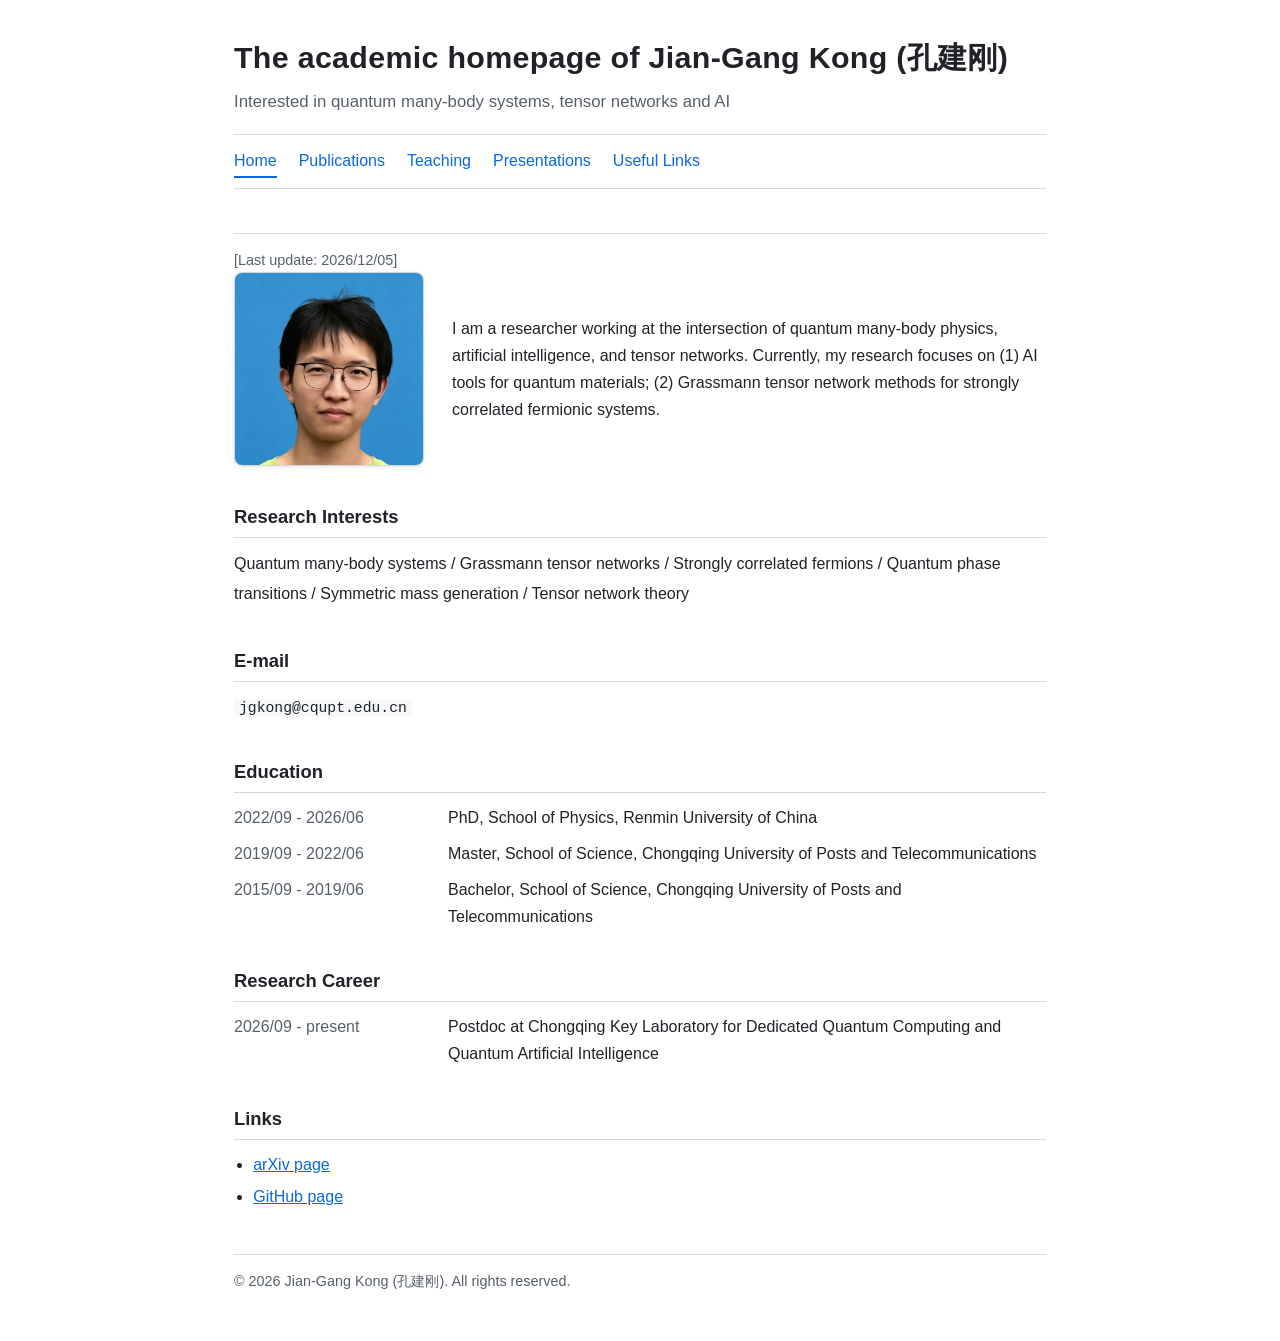
==== index.html @ 266a2fc8 "Initial website" ====
<!DOCTYPE html>
<html lang="en">
<head>
  <meta charset="utf-8">
  <meta name="viewport" content="width=device-width, initial-scale=1.0">
  <title> Jian-Gang Kong (孔建刚) — Home</title>
  <link rel="stylesheet" href="assets/css/style.css">
</head>
<body>

  <header class="site-header">
    <h1 class="site-title"> The academic homepage of Jian-Gang Kong (孔建刚) </h1>
    <p class="site-subtitle"> Interested in quantum many-body systems, tensor networks and AI </p>
  </header>

  <nav class="nav">
    <a href="index.html" class="active">Home</a>
    <a href="publications.html">Publications</a>
    <a href="teaching.html">Teaching</a>
    <a href="presentations.html">Presentations</a>
    <a href="useful-links.html">Useful Links</a>
  </nav>

  <div class="last-update">[Last update: <span id="last-update-date">2026/08/16</span>]</div>

  <div class="section">
    <div class="profile">
      <!-- TODO: put your photo at assets/images/photo.jpg -->
      <div class="profile-photo">
        <img src="assets/images/photo.jpg" alt="Jian-Gang Kong (孔建刚)">
      </div>
      <div class="profile-text">
        <!-- TODO: write a short self-introduction (2-4 sentences) -->
        I am a researcher working at the intersection of quantum many-body physics, artificial intelligence, 
        and tensor networks. Currently, my research focuses on (1) AI tools for quantum materials; (2)  
        Grassmann tensor network methods for strongly correlated fermionic systems.
      </div>
    </div>
  </div>

  <div class="section">
    <div class="section-title">Research Interests</div>
    <div class="keyword-list">
      <!-- TODO: edit this keyword list -->
      Quantum many-body systems /
      Grassmann tensor networks /
      Strongly correlated fermions /
      Quantum phase transitions /
      Symmetric mass generation /
      Tensor network theory
    </div>
  </div>

  <div class="section">
    <div class="section-title">E-mail</div>
    <div class="section-content">
      <code>jgkong@cqupt.edu.cn</code><br>
    </div>
  </div>

  <div class="section">
    <div class="section-title">Education</div>
    <div class="cv-list">
      <div class="cv-row">
        <div class="cv-date">2022/09 - 2026/06</div>
        <div>PhD, School of Physics, Renmin University of China</div>
      </div>
      <div class="cv-row">
        <div class="cv-date">2019/09 - 2022/06</div>
        <div>Master, School of Science, Chongqing University of Posts and Telecommunications</div>
      </div>
      <div class="cv-row">
        <div class="cv-date">2015/09 - 2019/06</div>
        <div>Bachelor, School of Science, Chongqing University of Posts and Telecommunications</div>
      </div>
    </div>
  </div>

  <div class="section">
    <div class="section-title">Research Career</div>
    <div class="cv-list">
      <div class="cv-row">
        <div class="cv-date">2026/09 - present</div>
        <div>Postdoc at Chongqing Key Laboratory for Dedicated Quantum Computing and Quantum Artificial Intelligence <!-- TODO: institution --></div>
      </div>
    </div>
  </div>

  <div class="section">
    <div class="section-title">Links</div>
    <ul class="simple-list">
      <li><a href="https://arxiv.org/search/cond-mat?query=Jian-Gang+Kong&searchtype=author&abstracts=show&order=-announced_date_first&size=50">arXiv page</a></li>
      <li><a href="https://github.com/Harrykjg-physics">GitHub page</a></li>
    </ul>
  </div>

  <footer class="last-update">
    &copy; 2026 Jian-Gang Kong (孔建刚). All rights reserved.
  </footer>

  <script>
    // Auto-update the "Last update" date from this file's modification time.
    // document.lastModified comes from the server's Last-Modified header,
    // so it refreshes automatically whenever index.html is edited and saved.
    (function () {
      var el = document.getElementById('last-update-date');
      if (!el) return;
      var d = new Date(document.lastModified);
      if (isNaN(d.getTime())) return; // fall back to the static date above
      var pad = function (n) { return String(n).padStart(2, '0'); };
      el.textContent = d.getFullYear() + '/' + pad(d.getMonth() + 1) + '/' + pad(d.getDate());
    })();
  </script>

</body>
</html>
---- assets/css/style.css ----
/* ============================================================
   Personal academic website — minimal stylesheet
   Design inspired by: https://akiyama-es.github.io/
   ============================================================ */

:root {
  --text:      #1f2328;
  --muted:     #57606a;
  --accent:    #0969da;
  --accent-bg: #f6f8fa;
  --border:    #d0d7de;
}

* {
  box-sizing: border-box;
}

html {
  -webkit-text-size-adjust: 100%;
}

body {
  max-width: 860px;
  margin: 0 auto;
  padding: 32px 24px 48px;
  font-family: -apple-system, BlinkMacSystemFont, "Segoe UI",
               "Helvetica Neue", Arial, "PingFang SC", "Microsoft YaHei",
               sans-serif;
  font-size: 16px;
  line-height: 1.7;
  color: var(--text);
  background: #ffffff;
}

/* ---------- Header / name ---------- */

.site-header {
  margin-bottom: 8px;
}

.site-title {
  margin: 0;
  font-size: 1.9rem;
  font-weight: 700;
  letter-spacing: 0.01em;
}

.site-subtitle {
  margin: 4px 0 0;
  color: var(--muted);
  font-size: 1.05rem;
}

/* ---------- Navigation ---------- */

.nav {
  display: flex;
  flex-wrap: wrap;
  gap: 4px 22px;
  margin: 18px 0 28px;
  padding: 10px 0;
  border-top: 1px solid var(--border);
  border-bottom: 1px solid var(--border);
}

.nav a {
  text-decoration: none;
  color: var(--accent);
  font-weight: 500;
  padding: 2px 0;
  border-bottom: 2px solid transparent;
  transition: border-color 0.15s;
}

.nav a:hover {
  border-bottom-color: var(--accent);
}

.nav a.active {
  border-bottom-color: var(--accent);
}

/* ---------- Sections ---------- */

.section {
  margin-bottom: 2.2em;
}

.section-title {
  font-size: 1.15rem;
  font-weight: 700;
  margin: 0 0 0.6em;
  padding-bottom: 0.25em;
  border-bottom: 1px solid var(--border);
}

.section-content {
  line-height: 1.7;
}

/* ---------- Profile (photo + intro text) ---------- */

.profile {
  display: flex;
  gap: 28px;
  align-items: center;
}

.profile-photo img {
  width: 190px;
  max-width: 100%;
  height: auto;
  display: block;
  border-radius: 8px;
  border: 1px solid var(--border);
  box-shadow: 0 1px 4px rgba(0, 0, 0, 0.1);
}

.profile-text {
  flex: 1;
  min-width: 0;
  line-height: 1.7;
}

/* ---------- CV-style rows (dates + text) ---------- */

.cv-list {
  display: flex;
  flex-direction: column;
  gap: 0.55em;
}

.cv-row {
  display: grid;
  grid-template-columns: 190px 1fr;
  column-gap: 24px;
  align-items: start;
}

.cv-date {
  color: var(--muted);
  white-space: nowrap;
}

/* ---------- Publication list ---------- */

.pub-year {
  font-weight: 700;
  margin: 1.4em 0 0.4em;
}

.pub-list {
  list-style: none;
  margin: 0;
  padding: 0;
}

.pub-list li {
  margin-bottom: 1.1em;
}

.pub-title {
  font-weight: 600;
}

.pub-authors {
  color: var(--muted);
  font-size: 0.95rem;
}

.pub-journal {
  font-size: 0.95rem;
}

.pub-links a {
  font-size: 0.88rem;
  margin-right: 12px;
  white-space: nowrap;
}

/* ---------- Keyword list ---------- */

.keyword-list {
  line-height: 1.9;
}

/* ---------- Lists ---------- */

.simple-list {
  margin: 0;
  padding-left: 1.2em;
}

.simple-list li {
  margin-bottom: 0.35em;
}

/* ---------- Links ---------- */

a {
  color: var(--accent);
  word-break: break-word;
}

a:hover {
  text-decoration: underline;
}

code {
  font-family: ui-monospace, SFMono-Regular, Menlo, Consolas, monospace;
  font-size: 0.92em;
  background: var(--accent-bg);
  padding: 1px 5px;
  border-radius: 4px;
}

/* ---------- Project cards (Useful Links) ---------- */

.project-grid {
  display: grid;
  grid-template-columns: repeat(auto-fit, minmax(240px, 1fr));
  gap: 18px;
}

.project-card {
  display: block;
  padding: 20px 22px;
  border: 1px solid var(--border);
  border-radius: 10px;
  background: #ffffff;
  text-decoration: none;
  color: var(--text);
  transition: border-color 0.15s, box-shadow 0.15s;
}

.project-card:hover {
  border-color: var(--accent);
  box-shadow: 0 2px 10px rgba(0, 0, 0, 0.08);
  text-decoration: none;
}

.project-card h3 {
  margin: 0 0 6px;
  font-size: 1.1rem;
  color: var(--accent);
}

.project-card p {
  margin: 0;
  color: var(--muted);
  font-size: 0.92rem;
  line-height: 1.5;
}

.muted {
  color: var(--muted);
  font-size: 0.92rem;
}

/* ---------- Private-area gate ---------- */

.psw-gate {
  position: fixed;
  inset: 0;
  z-index: 9999;
  background: rgba(246, 248, 250, 0.97);
  display: flex;
  align-items: center;
  justify-content: center;
  padding: 24px;
}

.psw-card {
  width: 100%;
  max-width: 380px;
  background: #ffffff;
  border: 1px solid var(--border);
  border-radius: 12px;
  padding: 28px 26px;
  text-align: center;
  box-shadow: 0 8px 30px rgba(0, 0, 0, 0.12);
}

.psw-card .lock {
  font-size: 2rem;
}

.psw-card h2 {
  margin: 10px 0 4px;
  font-size: 1.25rem;
}

.psw-card p {
  margin: 0 0 16px;
  color: var(--muted);
  font-size: 0.92rem;
}

.psw-card input[type="password"] {
  width: 100%;
  padding: 9px 12px;
  margin-bottom: 12px;
  font-size: 1rem;
  border: 1px solid var(--border);
  border-radius: 6px;
}

.psw-card input[type="password"]:focus {
  outline: none;
  border-color: var(--accent);
}

.psw-card button {
  width: 100%;
  padding: 9px 0;
  font-size: 1rem;
  font-weight: 600;
  color: #ffffff;
  background: var(--accent);
  border: none;
  border-radius: 6px;
  cursor: pointer;
}

.psw-card button:hover {
  filter: brightness(1.08);
}

.psw-error {
  margin: 10px 0 0;
  color: #cf222e;
  font-size: 0.9rem;
  min-height: 1.2em;
}

/* ---------- Notepad (private diary) ---------- */

.nd-breadcrumb {
  margin: 0 0 14px;
  color: var(--muted);
  font-size: 0.92rem;
}

.nd-breadcrumb a {
  text-decoration: none;
}

.nd-grid {
  display: flex;
  flex-wrap: wrap;
  gap: 10px;
}

.nd-btn {
  padding: 8px 16px;
  font-size: 0.98rem;
  border: 1px solid var(--border);
  border-radius: 8px;
  background: #ffffff;
  color: var(--text);
  cursor: pointer;
  transition: border-color 0.15s, color 0.15s;
}

.nd-btn:hover {
  border-color: var(--accent);
  color: var(--accent);
}

.nd-btn:disabled {
  opacity: 0.35;
  cursor: not-allowed;
}

.nd-btn:disabled:hover {
  border-color: var(--border);
  color: var(--text);
}

.nd-btn.nd-strong {
  font-weight: 600;
}

.nd-entry {
  margin-top: 18px;
  padding: 18px 20px;
  border: 1px solid var(--border);
  border-left: 4px solid var(--accent);
  border-radius: 8px;
  background: var(--accent-bg);
}

.nd-entry h3 {
  margin: 0 0 10px;
  font-size: 1.05rem;
}

.nd-entry p {
  margin: 0 0 0.8em;
  line-height: 1.8;
}

.nd-entry p:last-child {
  margin-bottom: 0;
}

.nd-hint {
  color: var(--muted);
  font-size: 0.92rem;
}

/* ---------- Physicist list (multi-column) ---------- */

.phys-multi {
  display: grid;
  grid-auto-flow: column; /* fill each column top-to-bottom, then next */
  column-gap: 44px;
  align-items: start;
}

.phys-item {
  break-inside: avoid;
  margin-bottom: 0.9em;
}

.phys-item .muted {
  font-size: 0.85rem;
}

/* ---------- Footer ---------- */

.last-update {
  margin-top: 3em;
  padding-top: 1em;
  border-top: 1px solid var(--border);
  font-size: 0.9rem;
  color: var(--muted);
}

/* ---------- Mobile ---------- */

@media screen and (max-width: 640px) {
  body {
    padding: 20px 16px 40px;
    font-size: 15px;
  }

  .site-title {
    font-size: 1.6rem;
  }

  .nav {
    gap: 4px 16px;
  }

  .cv-row {
    grid-template-columns: 1fr;
    row-gap: 0.15em;
  }

  .cv-date {
    font-weight: 600;
    white-space: normal;
  }

  .profile {
    flex-direction: column;
    align-items: center;
    text-align: center;
  }

  .profile-photo img {
    width: 160px;
  }

  .project-grid {
    grid-template-columns: 1fr;
  }

  /* single column on small screens */
  .phys-multi {
    display: block;
  }
}
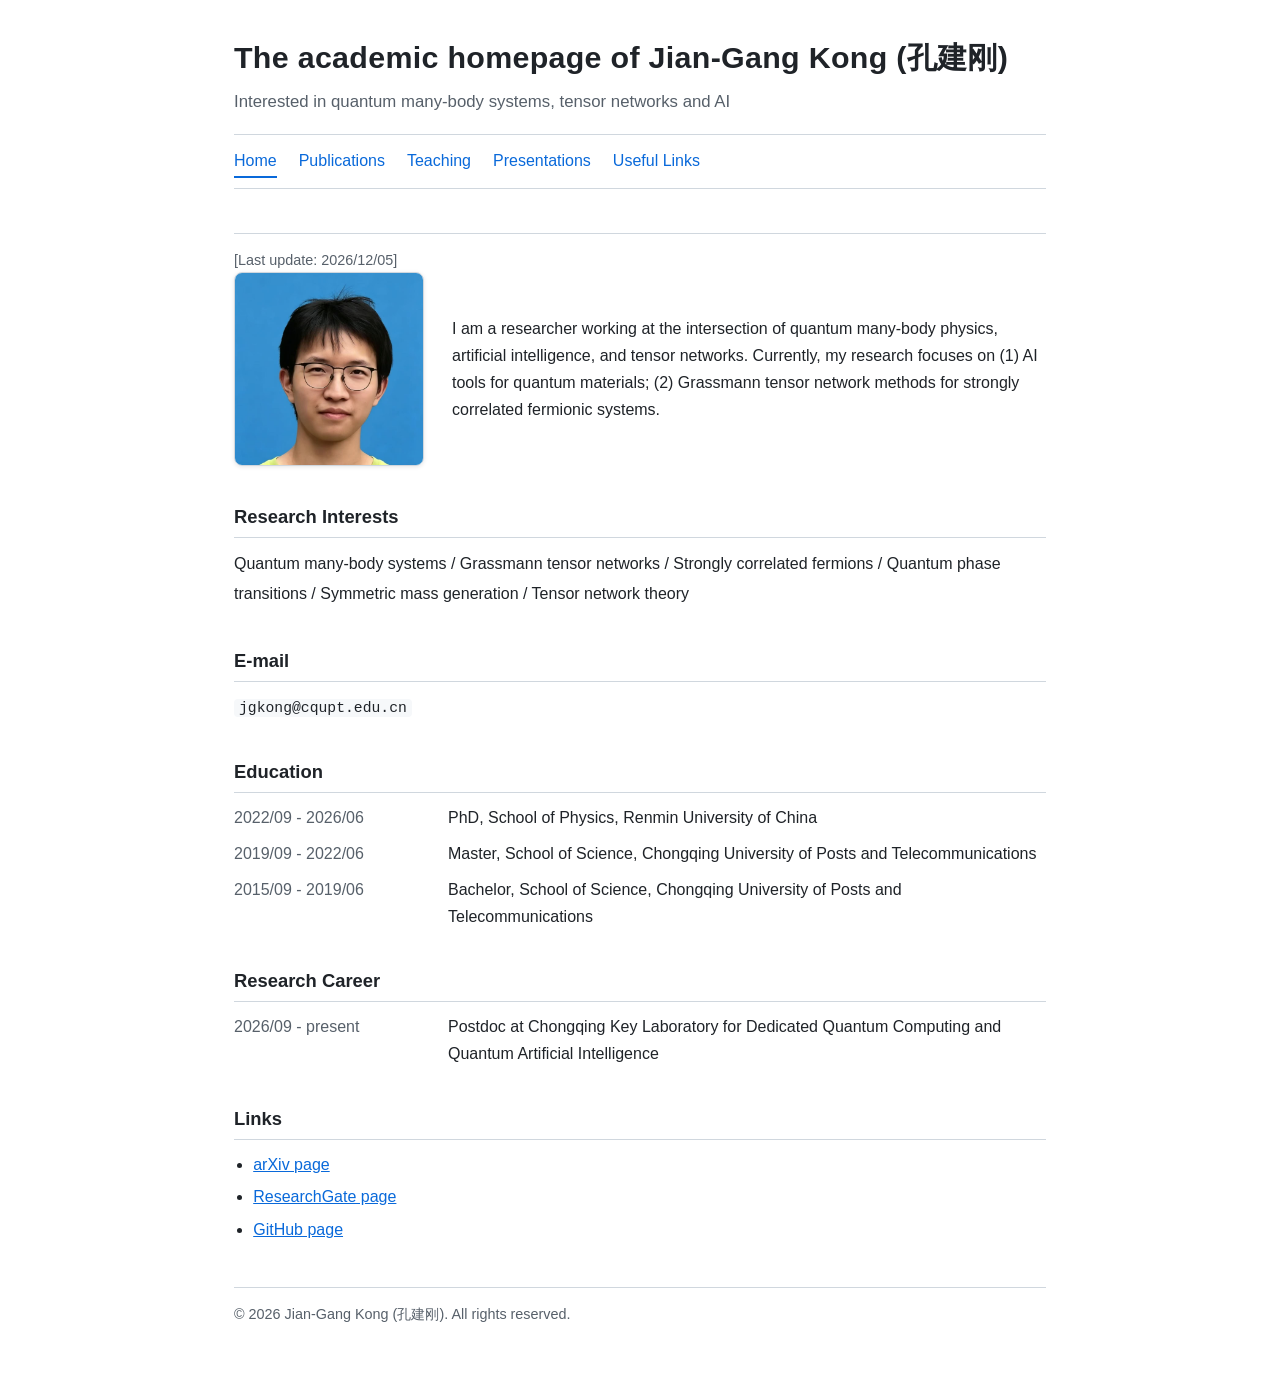
==== commit 8930b4ed: "add researchgate page" ====
--- a/index.html
+++ b/index.html
@@ -90,6 +90,7 @@
     <div class="section-title">Links</div>
     <ul class="simple-list">
       <li><a href="https://arxiv.org/search/cond-mat?query=Jian-Gang+Kong&searchtype=author&abstracts=show&order=-announced_date_first&size=50">arXiv page</a></li>
+      <li><a href="https://www.researchgate.net/profile/Jian-Gang-Kong">ResearchGate page</a></li>
       <li><a href="https://github.com/Harrykjg-physics">GitHub page</a></li>
     </ul>
   </div>
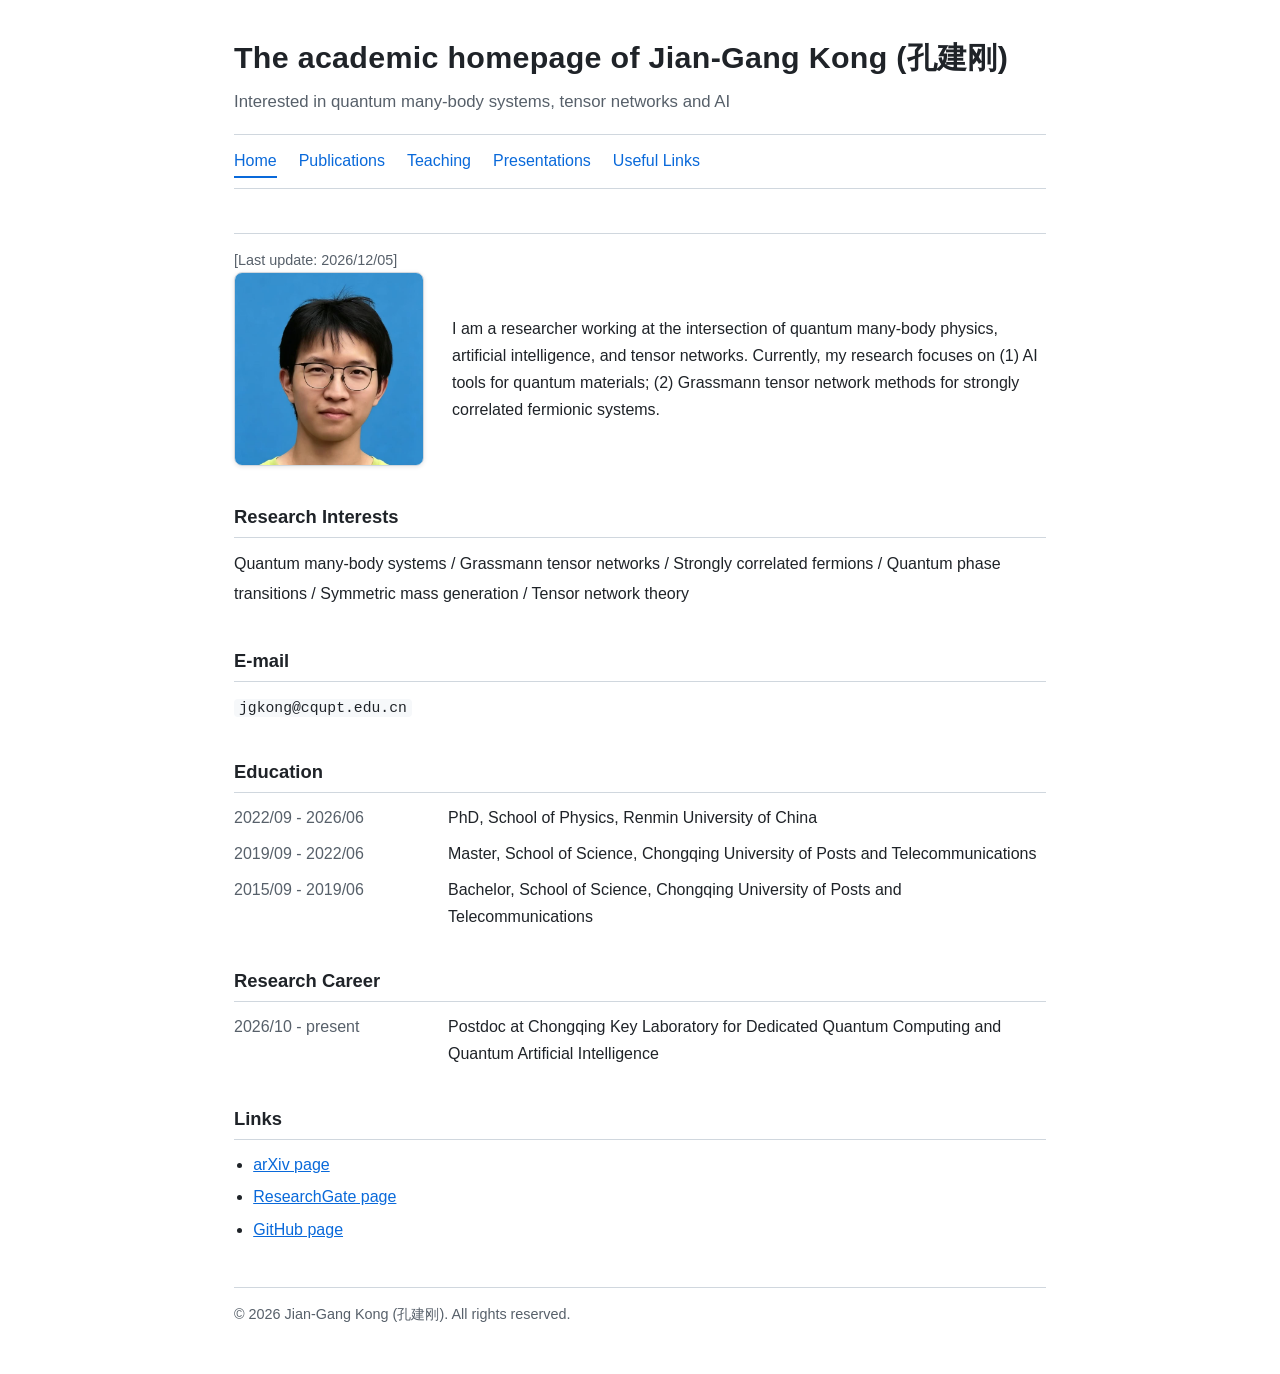
==== commit 51844c73: "add Ketworks" ====
--- a/index.html
+++ b/index.html
@@ -80,7 +80,7 @@
     <div class="section-title">Research Career</div>
     <div class="cv-list">
       <div class="cv-row">
-        <div class="cv-date">2026/09 - present</div>
+        <div class="cv-date">2026/10 - present</div>
         <div>Postdoc at Chongqing Key Laboratory for Dedicated Quantum Computing and Quantum Artificial Intelligence <!-- TODO: institution --></div>
       </div>
     </div>
